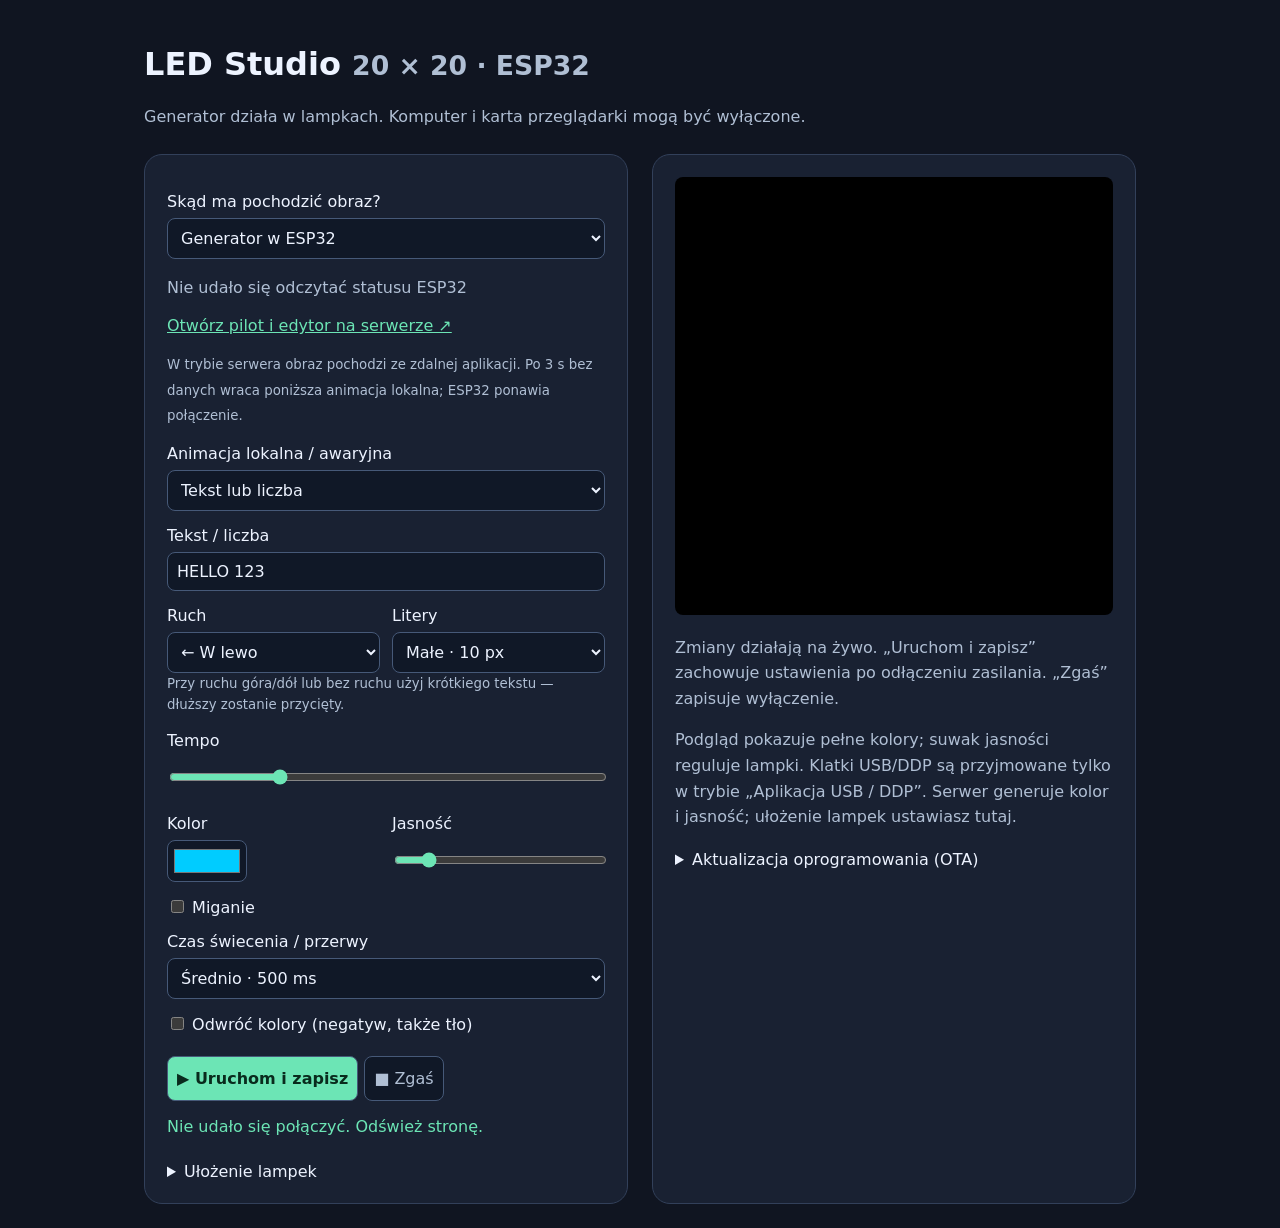
==== esp32_led_standalone/panel.html @ dff176ed "Publish ESP32 20x20 LED controller, mobile studio and deployment guide" ====
<!doctype html><html lang="pl"><meta charset="utf-8"><meta name="viewport" content="width=device-width,initial-scale=1">
<title>LED Studio · ESP32</title>
<style>
:root{color-scheme:dark;font-family:system-ui;background:#101521;color:#edf3ff}*{box-sizing:border-box}body{max-width:1040px;margin:auto;padding:24px}h1{margin-bottom:8px}p,small{color:#b0bfd4;line-height:1.6}main{display:grid;grid-template-columns:1fr 1fr;gap:24px;margin-top:24px}section{background:#192132;border:1px solid #32405a;border-radius:18px;padding:22px}label{display:block;margin:15px 0 7px}select,input,button{font:inherit;color:inherit;background:#101827;border:1px solid #465978;border-radius:8px;padding:9px}select,input:not([type=checkbox]):not([type=color]){width:100%}input[type=color]{height:42px;width:80px;padding:4px}input[type=range]{accent-color:#6ce5b5}button{cursor:pointer;margin:6px 6px 0 0}.primary{background:#6ce5b5;color:#092b1d;font-weight:700}.row{display:flex;gap:12px}.row>*{flex:1}canvas{width:100%;aspect-ratio:1;background:black;image-rendering:pixelated;border-radius:8px}#message{color:#6ce5b5;min-height:25px}details{margin-top:20px}summary{cursor:pointer}@media(max-width:700px){main{grid-template-columns:1fr}body{padding:15px}}
</style>
<h1>LED Studio <small>20 × 20 · ESP32</small></h1>
<p>Generator działa w lampkach. Komputer i karta przeglądarki mogą być wyłączone.</p>
<main><section><form id="form">
<label for="source">Skąd ma pochodzić obraz?</label>
<select id="source"><option value="local">Generator w ESP32</option><option value="server">Serwer zdalny</option><option value="stream">Aplikacja USB / DDP w sieci lokalnej</option></select>
<p id="remoteInfo">Łączenie ze statusem urządzenia…</p>
<a style="color:#6ce5b5" id="serverLink" href="#" target="_blank" rel="noopener">Otwórz pilot i edytor na serwerze ↗</a>
<p><small>W trybie serwera obraz pochodzi ze zdalnej aplikacji. Po 3 s bez danych wraca poniższa animacja lokalna; ESP32 ponawia połączenie.</small></p>
<label for="mode">Animacja lokalna / awaryjna</label><select id="mode"><option value="text">Tekst lub liczba</option><option value="counter">Licznik +1 co sekundę</option><option value="rainbow">Tęcza</option><option value="bars">Wędrujące pasy</option><option value="pulse">Pulsujący kolor</option><option value="bounce">Odbijający się kwadrat</option></select>
<div id="textBox"><label for="text">Tekst / liczba</label><input id="text" maxlength="100" value="HELLO 123"></div>
<div id="counterBox" hidden><label for="start">Licz od</label><input id="start" type="number" min="0" max="999999" value="0"></div>
<div class="row"><div><label for="direction">Ruch</label><select id="direction"><option value="left">← W lewo</option><option value="right">W prawo →</option><option value="up">↑ W górę</option><option value="down">↓ W dół</option><option value="none">Bez ruchu</option></select></div><div id="scaleBox"><label for="scale">Litery</label><select id="scale"><option value="1">Małe · 10 px</option><option value="2">Duże · 20 px</option></select></div></div>
<small>Przy ruchu góra/dół lub bez ruchu użyj krótkiego tekstu — dłuższy zostanie przycięty.</small>
<label for="speed">Tempo <output id="speedOut"></output></label><input id="speed" type="range" min="1" max="40" value="10">
<div class="row"><div><label for="color">Kolor</label><input id="color" type="color" value="#00ccff"></div><div><label for="brightness">Jasność <output id="brightOut"></output></label><input id="brightness" type="range" min="0" max="255" value="24"></div></div>
<label><input type="checkbox" id="blink"> Miganie</label>
<label for="blinkMs">Czas świecenia / przerwy</label><select id="blinkMs"><option value="150">Szybko · 150 ms</option><option value="500" selected>Średnio · 500 ms</option><option value="1000">Wolno · 1 s</option><option value="2000">Bardzo wolno · 2 s</option></select>
<label><input type="checkbox" id="invert"> Odwróć kolory (negatyw, także tło)</label>
<p><button class="primary" type="submit">▶ Uruchom i zapisz</button><button type="button" id="stop">■ Zgaś</button></p>
</form><div id="message" role="status" aria-live="polite">Łączenie…</div>
<details><summary>Ułożenie lampek</summary><label for="layout">Kolejność</label><select id="layout"><option value="columns">Kolumny</option><option value="columns-serpentine">Kolumny zygzak</option><option value="rows">Wiersze</option><option value="rows-serpentine">Wiersze zygzak</option></select><label for="order">Kolory</label><select id="order"><option>RGB</option><option>GRB</option><option>RBG</option><option>GBR</option><option>BRG</option><option>BGR</option></select></details>
</section><section><canvas id="preview" width="20" height="20" aria-label="Podgląd matrycy"></canvas><p>Zmiany działają na żywo. „Uruchom i zapisz” zachowuje ustawienia po odłączeniu zasilania. „Zgaś” zapisuje wyłączenie.</p><p>Podgląd pokazuje pełne kolory; suwak jasności reguluje lampki. Klatki USB/DDP są przyjmowane tylko w trybie „Aplikacja USB / DDP”. Serwer generuje kolor i jasność; ułożenie lampek ustawiasz tutaj.</p><small id="stats"></small>
<details><summary>Aktualizacja oprogramowania (OTA)</summary>
<p><a style="color:#6ce5b5" href="/update">Otwórz aktualizację ESP32</a></p>
<p>Wgraj plik .bin z telefonu albo wybierz „Aktualizuj z serwera”. Wymagane logowanie. Nie odłączaj zasilania podczas aktualizacji.</p>
<p id="otaStatus"></p></details></section></main>
<script>
const $=id=>document.getElementById(id),keys=['source','mode','text','start','direction','scale','speed','color','brightness','blink','blinkMs','invert','layout','order'];
let queue=Promise.resolve(),timer,ready=false;
function visibility(){$('textBox').hidden=$('mode').value!=='text';$('counterBox').hidden=$('mode').value!=='counter';$('scaleBox').hidden=!['text','counter'].includes($('mode').value);$('speedOut').value=$('speed').value;$('brightOut').value=Math.round($('brightness').value*100/255)+'%';}
function save(extra={}){
 const data={};for(const k of keys)data[k]=['blink','invert'].includes(k)?$(k).checked:$(k).value;
 Object.assign(data,extra);
 queue=queue.catch(()=>{}).then(async()=>{try{const r=await fetch('/api/config',{method:'POST',body:new URLSearchParams(data)});const c=await r.json();if(!r.ok)throw Error(c.error);$('message').textContent=c.enabled?(c.source==='server'?'● Tryb serwera':c.source==='stream'?'● Odbiór USB / DDP':'● Generator działa')+(extra.save?' · zapisano':' · zmiany niezapisane'):'○ Generator wyłączony';}catch(e){$('message').textContent='Błąd: '+e.message;}});
 return queue;
}
for(const k of keys)$(k).addEventListener('input',()=>{visibility();if(!ready)return;clearTimeout(timer);timer=setTimeout(()=>save(),350);});
$('form').onsubmit=e=>{e.preventDefault();clearTimeout(timer);save({enabled:true,save:true});};
$('stop').onclick=()=>{clearTimeout(timer);save({enabled:false,save:true});};
async function poll(){
 try{const r=await fetch('/preview',{signal:AbortSignal.timeout(4000)});if(!r.ok)throw Error();const bytes=new Uint8Array(await r.arrayBuffer());if(bytes.length!==1200)throw Error('preview');const ctx=$('preview').getContext('2d'),im=ctx.createImageData(20,20);for(let i=0;i<400;i++){im.data[i*4]=bytes[i*3];im.data[i*4+1]=bytes[i*3+1];im.data[i*4+2]=bytes[i*3+2];im.data[i*4+3]=255;}ctx.putImageData(im,0,0);}
 catch(e){$('message').textContent='Brak podglądu — sprawdź połączenie z ESP32';}
 setTimeout(poll,250);
}
async function init(){try{const r=await fetch('/api/config');if(!r.ok)throw Error();const c=await r.json();for(const k of keys){if(['blink','invert'].includes(k))$(k).checked=c[k];else $(k).value=c[k];}ready=true;visibility();$('message').textContent=c.enabled?(c.source==='server'?'● Tryb serwera':c.source==='stream'?'● Odbiór USB / DDP':'● Generator działa'):'○ Generator wyłączony';poll();}catch(e){$('message').textContent='Nie udało się połączyć. Odśwież stronę.';}}
async function remotePoll(){
 try{const r=await fetch('/api/remote',{signal:AbortSignal.timeout(4000)});const s=await r.json();
 $('remoteInfo').textContent=s.source==='server'?(s.connected?'● Połączono z serwerem · odebrano '+s.frames+' klatek':s.message+(s.fallback?' · animacja awaryjna':'')):s.source==='stream'?'Czekam na klatki USB / DDP':'Generator działa w ESP32';
 $('serverLink').href=s.host+'/';$('otaStatus').textContent=s.ota;$('stats').textContent=s.version;
 }catch(e){$('remoteInfo').textContent='Nie udało się odczytać statusu ESP32';}
 setTimeout(remotePoll,2000);
}
remotePoll();init();
</script></html>
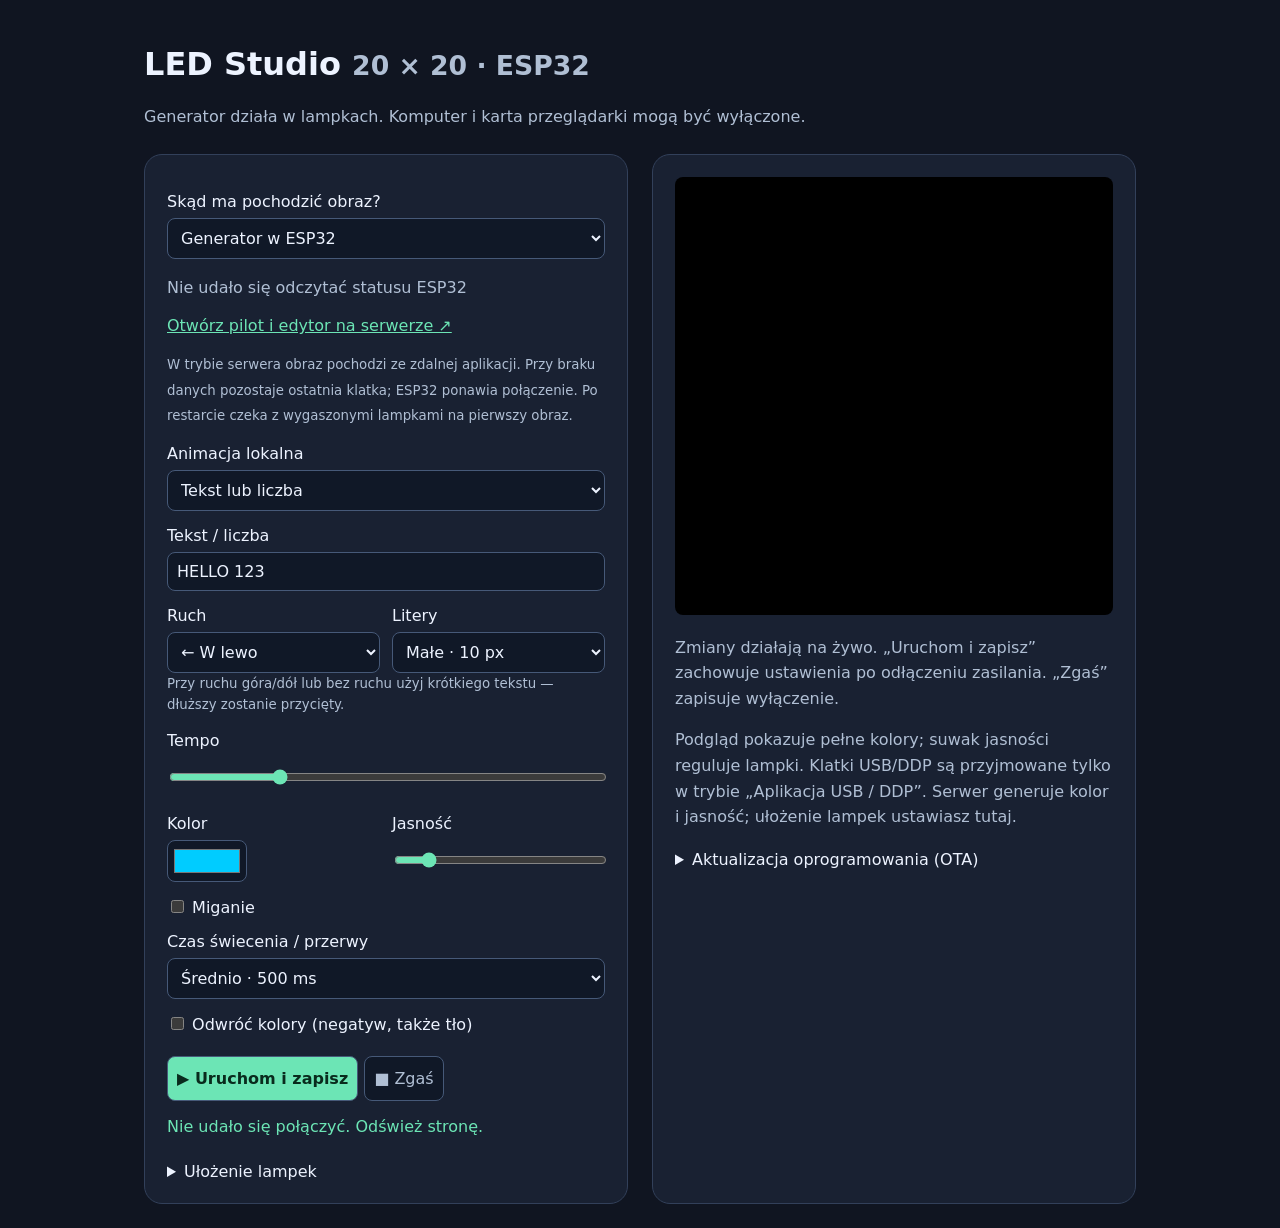
==== commit 38a2e230: "Keep the last LED frame during server outages instead of local fallback" ====
--- a/esp32_led_standalone/panel.html
+++ b/esp32_led_standalone/panel.html
@@ -10,8 +10,8 @@
 <select id="source"><option value="local">Generator w ESP32</option><option value="server">Serwer zdalny</option><option value="stream">Aplikacja USB / DDP w sieci lokalnej</option></select>
 <p id="remoteInfo">Łączenie ze statusem urządzenia…</p>
 <a style="color:#6ce5b5" id="serverLink" href="#" target="_blank" rel="noopener">Otwórz pilot i edytor na serwerze ↗</a>
-<p><small>W trybie serwera obraz pochodzi ze zdalnej aplikacji. Po 3 s bez danych wraca poniższa animacja lokalna; ESP32 ponawia połączenie.</small></p>
-<label for="mode">Animacja lokalna / awaryjna</label><select id="mode"><option value="text">Tekst lub liczba</option><option value="counter">Licznik +1 co sekundę</option><option value="rainbow">Tęcza</option><option value="bars">Wędrujące pasy</option><option value="pulse">Pulsujący kolor</option><option value="bounce">Odbijający się kwadrat</option></select>
+<p><small>W trybie serwera obraz pochodzi ze zdalnej aplikacji. Przy braku danych pozostaje ostatnia klatka; ESP32 ponawia połączenie. Po restarcie czeka z wygaszonymi lampkami na pierwszy obraz.</small></p>
+<label for="mode">Animacja lokalna</label><select id="mode"><option value="text">Tekst lub liczba</option><option value="counter">Licznik +1 co sekundę</option><option value="rainbow">Tęcza</option><option value="bars">Wędrujące pasy</option><option value="pulse">Pulsujący kolor</option><option value="bounce">Odbijający się kwadrat</option></select>
 <div id="textBox"><label for="text">Tekst / liczba</label><input id="text" maxlength="100" value="HELLO 123"></div>
 <div id="counterBox" hidden><label for="start">Licz od</label><input id="start" type="number" min="0" max="999999" value="0"></div>
 <div class="row"><div><label for="direction">Ruch</label><select id="direction"><option value="left">← W lewo</option><option value="right">W prawo →</option><option value="up">↑ W górę</option><option value="down">↓ W dół</option><option value="none">Bez ruchu</option></select></div><div id="scaleBox"><label for="scale">Litery</label><select id="scale"><option value="1">Małe · 10 px</option><option value="2">Duże · 20 px</option></select></div></div>
@@ -50,7 +50,7 @@
 async function init(){try{const r=await fetch('/api/config');if(!r.ok)throw Error();const c=await r.json();for(const k of keys){if(['blink','invert'].includes(k))$(k).checked=c[k];else $(k).value=c[k];}ready=true;visibility();$('message').textContent=c.enabled?(c.source==='server'?'● Tryb serwera':c.source==='stream'?'● Odbiór USB / DDP':'● Generator działa'):'○ Generator wyłączony';poll();}catch(e){$('message').textContent='Nie udało się połączyć. Odśwież stronę.';}}
 async function remotePoll(){
  try{const r=await fetch('/api/remote',{signal:AbortSignal.timeout(4000)});const s=await r.json();
- $('remoteInfo').textContent=s.source==='server'?(s.connected?'● Połączono z serwerem · odebrano '+s.frames+' klatek':s.message+(s.fallback?' · animacja awaryjna':'')):s.source==='stream'?'Czekam na klatki USB / DDP':'Generator działa w ESP32';
+ $('remoteInfo').textContent=s.source==='server'?(s.connected?'● Połączono z serwerem · odebrano '+s.frames+' klatek':s.message+(s.fallback?' · zachowuję ostatnią klatkę':'')):s.source==='stream'?'Czekam na klatki USB / DDP':'Generator działa w ESP32';
  $('serverLink').href=s.host+'/';$('otaStatus').textContent=s.ota;$('stats').textContent=s.version;
  }catch(e){$('remoteInfo').textContent='Nie udało się odczytać statusu ESP32';}
  setTimeout(remotePoll,2000);
